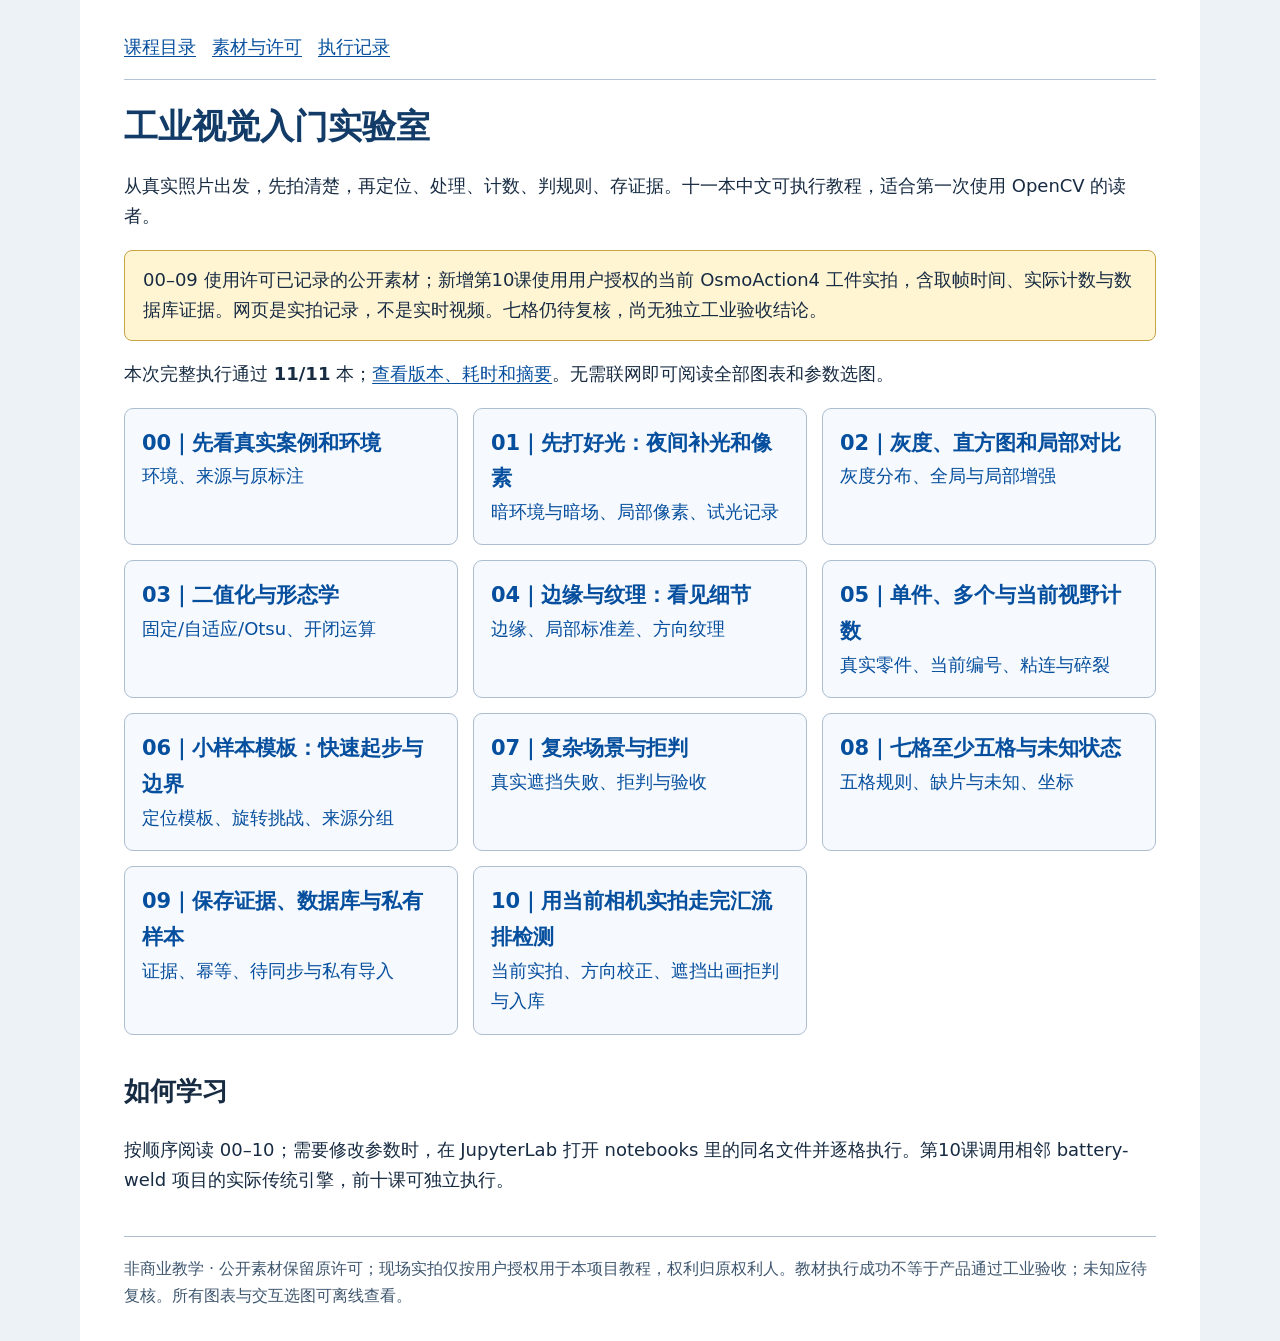
==== courses/industrial-vision-lab/site/index.html @ b5d5e1d6 "整合工业视觉实验课程并完善学生包" ====
<!doctype html><html lang="zh-CN"><head><meta charset="utf-8"><meta name="viewport" content="width=device-width,initial-scale=1"><title>课程目录 · 工业视觉入门实验室</title><style>
:root{color-scheme:light}*{box-sizing:border-box}body{margin:0;background:#edf2f7;color:#172b42;font-family:system-ui,'Microsoft YaHei',sans-serif;font-size:18px;line-height:1.7}main{max-width:1120px;margin:auto;background:white;padding:32px 44px;min-height:100vh}h1{font-size:34px;line-height:1.3;color:#123b68}h2{font-size:26px;margin-top:34px}h3{font-size:22px}a{color:#064f9e;text-underline-offset:3px}pre{padding:18px;background:#eff4f9;border:1px solid #b9c8d8;border-radius:8px;overflow:auto;font-size:16px;line-height:1.55;white-space:pre-wrap;overflow-wrap:anywhere}code{font-family:Consolas,monospace}p code,li code{background:#edf2f8;padding:2px 5px;border-radius:3px}img{max-width:100%;height:auto}table{border-collapse:collapse;display:block;overflow:auto;width:100%}td,th{padding:10px 12px;border:1px solid #adbed0;text-align:left}th{background:#e9f1fa}nav{display:flex;gap:16px;flex-wrap:wrap;border-bottom:1px solid #b4c4d8;padding-bottom:16px;margin-bottom:24px}.lesson-note{padding:14px 18px;background:#fff5d3;border:1px solid #c6a344;border-radius:8px}.cell{margin:22px 0}.output{margin:12px 0}.stream{background:#f3f7f3;border-color:#b9ccb9}.error{background:#fff0f0;border:1px solid #c44}.cards{display:grid;grid-template-columns:repeat(auto-fit,minmax(280px,1fr));gap:15px}.card{border:1px solid #adbed0;border-radius:9px;padding:17px;display:block;text-decoration:none;background:#f6f9fd}.card strong{display:block;font-size:21px}footer{margin-top:40px;border-top:1px solid #adbed0;padding-top:18px;font-size:16px;color:#3e566e}select{max-width:100%;padding:6px}blockquote{border-left:4px solid #b68a25;padding:4px 18px;background:#fff7df}@media(max-width:700px){main{padding:22px 17px}h1{font-size:29px}pre{font-size:14px}body{font-size:18px}}
</style></head><body><main><nav><a href="index.html">课程目录</a><a href="data-sources.html">素材与许可</a><a href="execution_report.json">执行记录</a></nav><h1>工业视觉入门实验室</h1><p>从真实照片出发，先拍清楚，再定位、处理、计数、判规则、存证据。十一本中文可执行教程，适合第一次使用 OpenCV 的读者。</p><p class="lesson-note">00–09 使用许可已记录的公开素材；新增第10课使用用户授权的当前 OsmoAction4 工件实拍，含取帧时间、实际计数与数据库证据。网页是实拍记录，不是实时视频。七格仍待复核，尚无独立工业验收结论。</p><p>本次完整执行通过 <strong>11/11</strong> 本；<a href="execution_report.json">查看版本、耗时和摘要</a>。无需联网即可阅读全部图表和参数选图。</p><div class="cards"><a class="card" href="00_environment_and_real_cases.html"><strong>00｜先看真实案例和环境</strong>环境、来源与原标注</a><a class="card" href="01_lighting_and_night_fill.html"><strong>01｜先打好光：夜间补光和像素</strong>暗环境与暗场、局部像素、试光记录</a><a class="card" href="02_grayscale_contrast_clahe.html"><strong>02｜灰度、直方图和局部对比</strong>灰度分布、全局与局部增强</a><a class="card" href="03_binary_and_morphology.html"><strong>03｜二值化与形态学</strong>固定/自适应/Otsu、开闭运算</a><a class="card" href="04_edges_and_texture.html"><strong>04｜边缘与纹理：看见细节</strong>边缘、局部标准差、方向纹理</a><a class="card" href="05_single_and_multi_count.html"><strong>05｜单件、多个与当前视野计数</strong>真实零件、当前编号、粘连与碎裂</a><a class="card" href="06_few_sample_template.html"><strong>06｜小样本模板：快速起步与边界</strong>定位模板、旋转挑战、来源分组</a><a class="card" href="07_complex_scenes_and_quality_gate.html"><strong>07｜复杂场景与拒判</strong>真实遮挡失败、拒判与验收</a><a class="card" href="08_seven_slots_and_unknown.html"><strong>08｜七格至少五格与未知状态</strong>五格规则、缺片与未知、坐标</a><a class="card" href="09_evidence_database_and_private_case.html"><strong>09｜保存证据、数据库与私有样本</strong>证据、幂等、待同步与私有导入</a><a class="card" href="10_live_blade_busbar_inspection.html"><strong>10｜用当前相机实拍走完汇流排检测</strong>当前实拍、方向校正、遮挡出画拒判与入库</a></div><h2>如何学习</h2><p>按顺序阅读 00–10；需要修改参数时，在 JupyterLab 打开 notebooks 里的同名文件并逐格执行。第10课调用相邻 battery-weld 项目的实际传统引擎，前十课可独立执行。</p><footer>非商业教学 · 公开素材保留原许可；现场实拍仅按用户授权用于本项目教程，权利归原权利人。教材执行成功不等于产品通过工业验收；未知应待复核。所有图表与交互选图可离线查看。</footer></main></body></html>
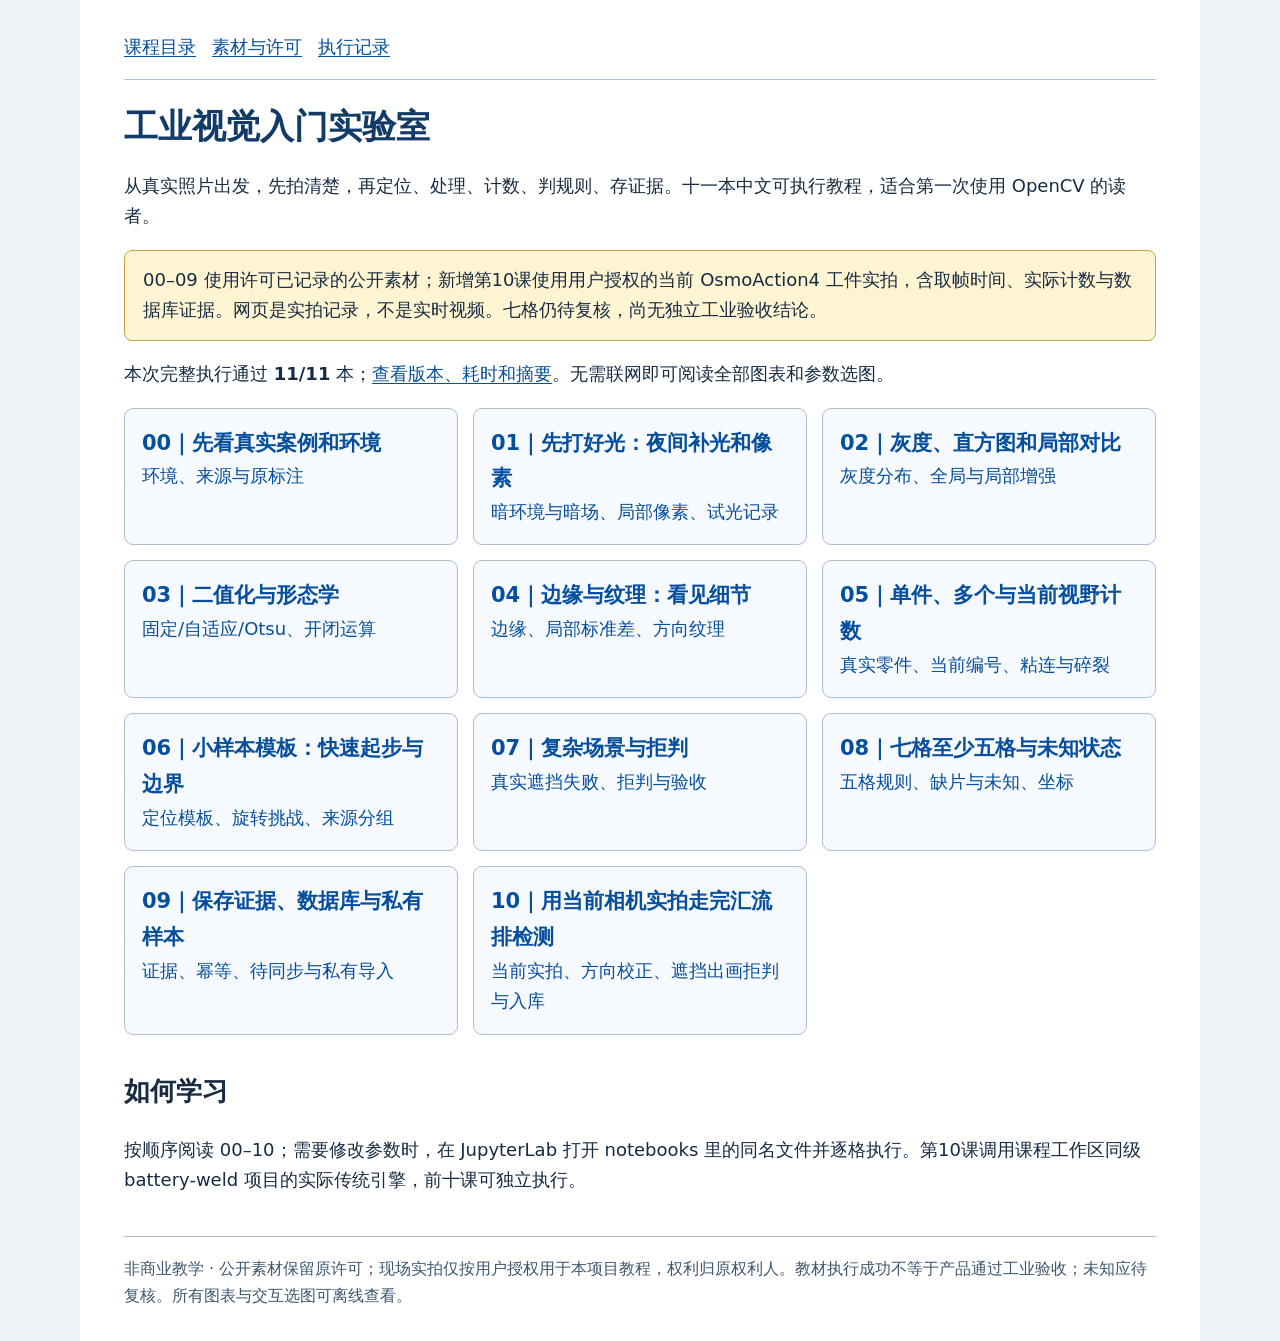
==== commit 981d5348: "修正合并后的工业课程部署路径" ====
--- a/courses/industrial-vision-lab/site/index.html
+++ b/courses/industrial-vision-lab/site/index.html
@@ -1,3 +1,3 @@
 <!doctype html><html lang="zh-CN"><head><meta charset="utf-8"><meta name="viewport" content="width=device-width,initial-scale=1"><title>课程目录 · 工业视觉入门实验室</title><style>
 :root{color-scheme:light}*{box-sizing:border-box}body{margin:0;background:#edf2f7;color:#172b42;font-family:system-ui,'Microsoft YaHei',sans-serif;font-size:18px;line-height:1.7}main{max-width:1120px;margin:auto;background:white;padding:32px 44px;min-height:100vh}h1{font-size:34px;line-height:1.3;color:#123b68}h2{font-size:26px;margin-top:34px}h3{font-size:22px}a{color:#064f9e;text-underline-offset:3px}pre{padding:18px;background:#eff4f9;border:1px solid #b9c8d8;border-radius:8px;overflow:auto;font-size:16px;line-height:1.55;white-space:pre-wrap;overflow-wrap:anywhere}code{font-family:Consolas,monospace}p code,li code{background:#edf2f8;padding:2px 5px;border-radius:3px}img{max-width:100%;height:auto}table{border-collapse:collapse;display:block;overflow:auto;width:100%}td,th{padding:10px 12px;border:1px solid #adbed0;text-align:left}th{background:#e9f1fa}nav{display:flex;gap:16px;flex-wrap:wrap;border-bottom:1px solid #b4c4d8;padding-bottom:16px;margin-bottom:24px}.lesson-note{padding:14px 18px;background:#fff5d3;border:1px solid #c6a344;border-radius:8px}.cell{margin:22px 0}.output{margin:12px 0}.stream{background:#f3f7f3;border-color:#b9ccb9}.error{background:#fff0f0;border:1px solid #c44}.cards{display:grid;grid-template-columns:repeat(auto-fit,minmax(280px,1fr));gap:15px}.card{border:1px solid #adbed0;border-radius:9px;padding:17px;display:block;text-decoration:none;background:#f6f9fd}.card strong{display:block;font-size:21px}footer{margin-top:40px;border-top:1px solid #adbed0;padding-top:18px;font-size:16px;color:#3e566e}select{max-width:100%;padding:6px}blockquote{border-left:4px solid #b68a25;padding:4px 18px;background:#fff7df}@media(max-width:700px){main{padding:22px 17px}h1{font-size:29px}pre{font-size:14px}body{font-size:18px}}
-</style></head><body><main><nav><a href="index.html">课程目录</a><a href="data-sources.html">素材与许可</a><a href="execution_report.json">执行记录</a></nav><h1>工业视觉入门实验室</h1><p>从真实照片出发，先拍清楚，再定位、处理、计数、判规则、存证据。十一本中文可执行教程，适合第一次使用 OpenCV 的读者。</p><p class="lesson-note">00–09 使用许可已记录的公开素材；新增第10课使用用户授权的当前 OsmoAction4 工件实拍，含取帧时间、实际计数与数据库证据。网页是实拍记录，不是实时视频。七格仍待复核，尚无独立工业验收结论。</p><p>本次完整执行通过 <strong>11/11</strong> 本；<a href="execution_report.json">查看版本、耗时和摘要</a>。无需联网即可阅读全部图表和参数选图。</p><div class="cards"><a class="card" href="00_environment_and_real_cases.html"><strong>00｜先看真实案例和环境</strong>环境、来源与原标注</a><a class="card" href="01_lighting_and_night_fill.html"><strong>01｜先打好光：夜间补光和像素</strong>暗环境与暗场、局部像素、试光记录</a><a class="card" href="02_grayscale_contrast_clahe.html"><strong>02｜灰度、直方图和局部对比</strong>灰度分布、全局与局部增强</a><a class="card" href="03_binary_and_morphology.html"><strong>03｜二值化与形态学</strong>固定/自适应/Otsu、开闭运算</a><a class="card" href="04_edges_and_texture.html"><strong>04｜边缘与纹理：看见细节</strong>边缘、局部标准差、方向纹理</a><a class="card" href="05_single_and_multi_count.html"><strong>05｜单件、多个与当前视野计数</strong>真实零件、当前编号、粘连与碎裂</a><a class="card" href="06_few_sample_template.html"><strong>06｜小样本模板：快速起步与边界</strong>定位模板、旋转挑战、来源分组</a><a class="card" href="07_complex_scenes_and_quality_gate.html"><strong>07｜复杂场景与拒判</strong>真实遮挡失败、拒判与验收</a><a class="card" href="08_seven_slots_and_unknown.html"><strong>08｜七格至少五格与未知状态</strong>五格规则、缺片与未知、坐标</a><a class="card" href="09_evidence_database_and_private_case.html"><strong>09｜保存证据、数据库与私有样本</strong>证据、幂等、待同步与私有导入</a><a class="card" href="10_live_blade_busbar_inspection.html"><strong>10｜用当前相机实拍走完汇流排检测</strong>当前实拍、方向校正、遮挡出画拒判与入库</a></div><h2>如何学习</h2><p>按顺序阅读 00–10；需要修改参数时，在 JupyterLab 打开 notebooks 里的同名文件并逐格执行。第10课调用相邻 battery-weld 项目的实际传统引擎，前十课可独立执行。</p><footer>非商业教学 · 公开素材保留原许可；现场实拍仅按用户授权用于本项目教程，权利归原权利人。教材执行成功不等于产品通过工业验收；未知应待复核。所有图表与交互选图可离线查看。</footer></main></body></html>+</style></head><body><main><nav><a href="index.html">课程目录</a><a href="data-sources.html">素材与许可</a><a href="execution_report.json">执行记录</a></nav><h1>工业视觉入门实验室</h1><p>从真实照片出发，先拍清楚，再定位、处理、计数、判规则、存证据。十一本中文可执行教程，适合第一次使用 OpenCV 的读者。</p><p class="lesson-note">00–09 使用许可已记录的公开素材；新增第10课使用用户授权的当前 OsmoAction4 工件实拍，含取帧时间、实际计数与数据库证据。网页是实拍记录，不是实时视频。七格仍待复核，尚无独立工业验收结论。</p><p>本次完整执行通过 <strong>11/11</strong> 本；<a href="execution_report.json">查看版本、耗时和摘要</a>。无需联网即可阅读全部图表和参数选图。</p><div class="cards"><a class="card" href="00_environment_and_real_cases.html"><strong>00｜先看真实案例和环境</strong>环境、来源与原标注</a><a class="card" href="01_lighting_and_night_fill.html"><strong>01｜先打好光：夜间补光和像素</strong>暗环境与暗场、局部像素、试光记录</a><a class="card" href="02_grayscale_contrast_clahe.html"><strong>02｜灰度、直方图和局部对比</strong>灰度分布、全局与局部增强</a><a class="card" href="03_binary_and_morphology.html"><strong>03｜二值化与形态学</strong>固定/自适应/Otsu、开闭运算</a><a class="card" href="04_edges_and_texture.html"><strong>04｜边缘与纹理：看见细节</strong>边缘、局部标准差、方向纹理</a><a class="card" href="05_single_and_multi_count.html"><strong>05｜单件、多个与当前视野计数</strong>真实零件、当前编号、粘连与碎裂</a><a class="card" href="06_few_sample_template.html"><strong>06｜小样本模板：快速起步与边界</strong>定位模板、旋转挑战、来源分组</a><a class="card" href="07_complex_scenes_and_quality_gate.html"><strong>07｜复杂场景与拒判</strong>真实遮挡失败、拒判与验收</a><a class="card" href="08_seven_slots_and_unknown.html"><strong>08｜七格至少五格与未知状态</strong>五格规则、缺片与未知、坐标</a><a class="card" href="09_evidence_database_and_private_case.html"><strong>09｜保存证据、数据库与私有样本</strong>证据、幂等、待同步与私有导入</a><a class="card" href="10_live_blade_busbar_inspection.html"><strong>10｜用当前相机实拍走完汇流排检测</strong>当前实拍、方向校正、遮挡出画拒判与入库</a></div><h2>如何学习</h2><p>按顺序阅读 00–10；需要修改参数时，在 JupyterLab 打开 notebooks 里的同名文件并逐格执行。第10课调用课程工作区同级 battery-weld 项目的实际传统引擎，前十课可独立执行。</p><footer>非商业教学 · 公开素材保留原许可；现场实拍仅按用户授权用于本项目教程，权利归原权利人。教材执行成功不等于产品通过工业验收；未知应待复核。所有图表与交互选图可离线查看。</footer></main></body></html>
